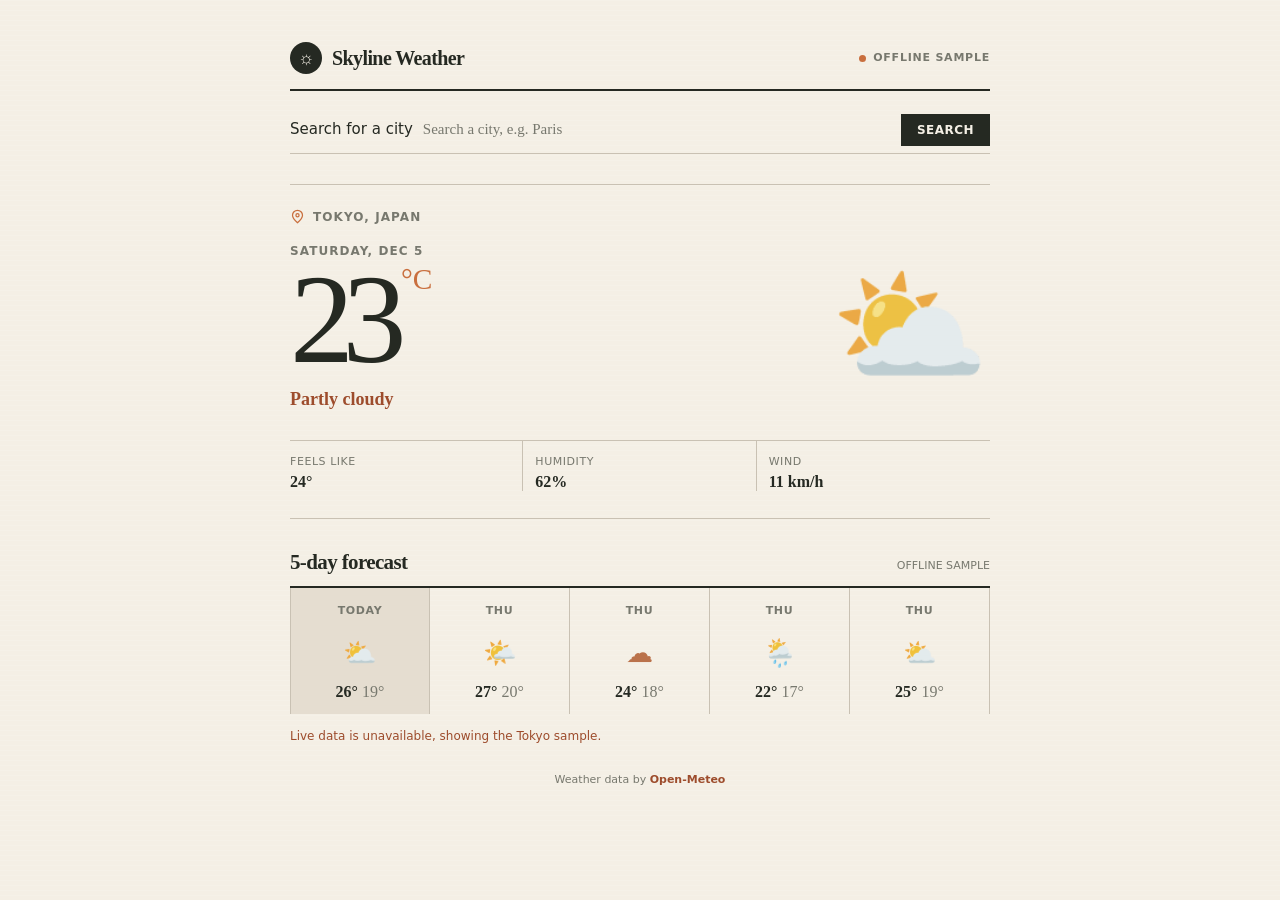
==== index.html @ 84f79aed "Create Skyline Weather app" ====
<!doctype html>
<html lang="en">
<head>
  <meta charset="UTF-8">
  <meta name="viewport" content="width=device-width, initial-scale=1.0">
  <meta name="description" content="A polished weather forecast for any city.">
  <link rel="icon" href="data:image/svg+xml,%3Csvg xmlns='http://www.w3.org/2000/svg' viewBox='0 0 100 100'%3E%3Ctext y='.9em' font-size='90'%3E☼%3C/text%3E%3C/svg%3E">
  <title>Skyline Weather</title>
  <link rel="stylesheet" href="css/styles.css">
</head>
<body>
  <main class="app">
    <header class="topbar">
      <div class="brand"><span class="brand-mark">☼</span><span>Skyline Weather</span></div>
      <div class="status"><span class="status-dot" id="statusDot"></span><span id="statusText">Live forecast</span></div>
    </header>

    <form class="search" id="searchForm" role="search">
      <label class="sr-only" for="cityInput">Search for a city</label>
      <input id="cityInput" type="search" autocomplete="off" placeholder="Search a city, e.g. Paris" aria-label="Search for a city">
      <button type="submit">Search</button>
    </form>

    <section class="hero" aria-labelledby="cityName">
      <div class="location">
        <svg viewBox="0 0 24 24" fill="none" stroke="currentColor" stroke-width="2"><path d="M20 10c0 5-8 12-8 12S4 15 4 10a8 8 0 1 1 16 0Z"/><circle cx="12" cy="10" r="2.5"/></svg>
        <span id="locationText">Tokyo, Japan</span>
      </div>
      <div class="hero-main">
        <div>
          <p class="eyebrow" id="dateText">Today</p>
          <p class="temperature" id="temperature">--<sup>°C</sup></p>
          <p class="condition" id="condition">Loading forecast…</p>
        </div>
        <div class="weather-icon" id="weatherIcon" aria-hidden="true">☁️</div>
      </div>
      <div class="details">
        <div class="detail"><span class="detail-label">Feels like</span><span class="detail-value" id="feelsLike">--°</span></div>
        <div class="detail"><span class="detail-label">Humidity</span><span class="detail-value" id="humidity">--%</span></div>
        <div class="detail"><span class="detail-label">Wind</span><span class="detail-value" id="wind">-- km/h</span></div>
      </div>
    </section>

    <section class="forecast-panel" aria-labelledby="forecastTitle">
      <div class="section-heading"><h2 id="forecastTitle">5-day forecast</h2><span class="updated" id="updated">Fetching data</span></div>
      <div class="forecast" id="forecast"></div>
      <p class="message" id="message" role="status"></p>
    </section>
    <p class="footer">Weather data by <a href="https://open-meteo.com/" target="_blank" rel="noreferrer">Open-Meteo</a></p>
  </main>

  <script src="js/app.js"></script>
</body>
</html>
---- css/styles.css ----
:root {
  color-scheme: light;
  --paper: #f4efe5;
  --paper-deep: #ebe3d4;
  --ink: #252922;
  --muted: #77786e;
  --rule: #c9c1b3;
  --accent: #c96f3e;
  --accent-deep: #9d4c2c;
  --wash: #e5ddd0;
  --shadow: 0 18px 42px rgba(75, 63, 43, .10);
  --serif: Georgia, "Times New Roman", serif;
  --sans: Inter, ui-sans-serif, system-ui, -apple-system, BlinkMacSystemFont, "Segoe UI", sans-serif;
}

@media (prefers-color-scheme: dark) {
  :root {
    color-scheme: dark;
    --paper: #24241f;
    --paper-deep: #302f28;
    --ink: #f2ecdf;
    --muted: #b4aea0;
    --rule: #59564b;
    --accent: #e38b59;
    --accent-deep: #f0a070;
    --wash: #39372f;
    --shadow: 0 18px 42px rgba(0, 0, 0, .16);
  }
}

* { box-sizing: border-box; }

body {
  margin: 0;
  min-height: 100vh;
  color: var(--ink);
  background:
    linear-gradient(rgba(255, 255, 255, .10) 1px, transparent 1px),
    var(--paper);
  background-size: 100% 5px;
  font: 15px/1.5 var(--sans);
}

.app {
  width: min(100% - 32px, 700px);
  margin: 0 auto;
  padding: 42px 0 54px;
}

.topbar {
  display: flex;
  justify-content: space-between;
  align-items: center;
  padding-bottom: 15px;
  border-bottom: 2px solid var(--ink);
}

.brand {
  display: flex;
  gap: 10px;
  align-items: center;
  font: 700 20px/1 var(--serif);
  letter-spacing: -.03em;
}

.brand-mark {
  display: grid;
  place-items: center;
  width: 32px;
  height: 32px;
  border-radius: 50%;
  color: var(--paper);
  background: var(--ink);
  font-size: 18px;
}

.status {
  display: flex;
  gap: 7px;
  align-items: center;
  color: var(--muted);
  font-size: 11px;
  font-weight: 700;
  letter-spacing: .07em;
  text-transform: uppercase;
}

.status-dot {
  width: 7px;
  height: 7px;
  border-radius: 50%;
  background: #4f8b63;
}

.status-dot.offline { background: var(--accent); }

.search {
  display: flex;
  gap: 10px;
  align-items: center;
  margin: 22px 0 30px;
  padding-bottom: 7px;
  border-bottom: 1px solid var(--rule);
}

.search input {
  min-width: 0;
  flex: 1;
  border: 0;
  outline: 0;
  padding: 8px 0;
  color: var(--ink);
  background: transparent;
  font: 15px var(--serif);
}

.search input::placeholder { color: var(--muted); }

button {
  border: 1px solid var(--ink);
  border-radius: 0;
  padding: 8px 15px;
  cursor: pointer;
  color: var(--paper);
  background: var(--ink);
  font: 700 12px var(--sans);
  letter-spacing: .04em;
  text-transform: uppercase;
  transition: background .18s ease, color .18s ease;
}

button:hover {
  color: var(--ink);
  background: transparent;
}

button:focus-visible,
input:focus-visible {
  outline: 2px solid var(--accent);
  outline-offset: 3px;
}

.hero {
  position: relative;
  padding: 24px 0 27px;
  border-top: 1px solid var(--rule);
  border-bottom: 1px solid var(--rule);
}

.location {
  display: flex;
  gap: 8px;
  align-items: center;
  color: var(--muted);
  font: 700 12px var(--sans);
  letter-spacing: .09em;
  text-transform: uppercase;
}

.location svg { width: 15px; color: var(--accent); }

.hero-main {
  display: flex;
  justify-content: space-between;
  gap: 20px;
  align-items: center;
  margin-top: 20px;
}

.eyebrow {
  margin: 0;
  color: var(--muted);
  font: 700 12px var(--sans);
  letter-spacing: .09em;
  text-transform: uppercase;
}

.temperature {
  margin: 9px 0 0;
  font: 400 clamp(5rem, 19vw, 8rem)/.82 var(--serif);
  letter-spacing: -.09em;
}

.temperature sup {
  margin-left: 6px;
  color: var(--accent);
  font-size: .23em;
  letter-spacing: 0;
  vertical-align: top;
}

.condition {
  margin: 17px 0 0;
  color: var(--accent-deep);
  font: 700 18px var(--serif);
}

.weather-icon {
  color: var(--accent);
  font-size: clamp(5rem, 19vw, 8rem);
  line-height: 1;
  filter: grayscale(.25);
}

.details {
  display: grid;
  grid-template-columns: repeat(3, 1fr);
  gap: 0;
  margin-top: 30px;
  border-top: 1px solid var(--rule);
}

.detail {
  padding: 13px 12px 0;
  border-right: 1px solid var(--rule);
}

.detail:first-child { padding-left: 0; }
.detail:last-child { border-right: 0; }

.detail-label {
  display: block;
  color: var(--muted);
  font-size: 11px;
  letter-spacing: .05em;
  text-transform: uppercase;
}

.detail-value {
  display: block;
  margin-top: 3px;
  font: 700 16px var(--serif);
}

.forecast-panel {
  margin-top: 28px;
  padding-top: 3px;
}

.section-heading {
  display: flex;
  justify-content: space-between;
  align-items: baseline;
  padding-bottom: 11px;
  border-bottom: 2px solid var(--ink);
}

h2 {
  margin: 0;
  font: 700 21px var(--serif);
  letter-spacing: -.03em;
}

.updated {
  color: var(--muted);
  font-size: 11px;
  text-transform: uppercase;
}

.forecast {
  display: grid;
  grid-template-columns: repeat(5, 1fr);
  gap: 0;
}

.day {
  min-width: 0;
  padding: 15px 7px 13px;
  border-right: 1px solid var(--rule);
  text-align: center;
}

.day:first-child {
  border-left: 1px solid var(--rule);
  background: var(--wash);
}

.day-name {
  color: var(--muted);
  font-size: 11px;
  font-weight: 750;
  letter-spacing: .06em;
  text-transform: uppercase;
}

.day-icon {
  margin: 13px 0 10px;
  color: var(--accent);
  font-size: 27px;
  filter: grayscale(.2);
}

.day-temp {
  font: 700 16px var(--serif);
}

.day-low {
  margin-left: 4px;
  color: var(--muted);
  font-weight: 400;
}

.message {
  min-height: 20px;
  margin: 13px 0 0;
  color: var(--muted);
  font-size: 12px;
}

.message.error { color: var(--accent-deep); }

.footer {
  margin-top: 25px;
  text-align: center;
  color: var(--muted);
  font-size: 11px;
}

.footer a {
  color: var(--accent-deep);
  text-decoration: none;
  font-weight: 750;
}

@media (max-width: 520px) {
  .app { width: min(100% - 24px, 700px); padding-top: 22px; }
  .topbar { align-items: flex-start; }
  .brand { font-size: 18px; }
  .status { margin-top: 5px; }
  .hero-main { align-items: flex-start; }
  .weather-icon { margin-top: 7px; }
  .details { gap: 0; }
  .detail { padding-right: 7px; padding-left: 7px; }
  .detail:first-child { padding-left: 0; }
  .forecast { overflow-x: auto; }
  .day { min-width: 68px; }
}
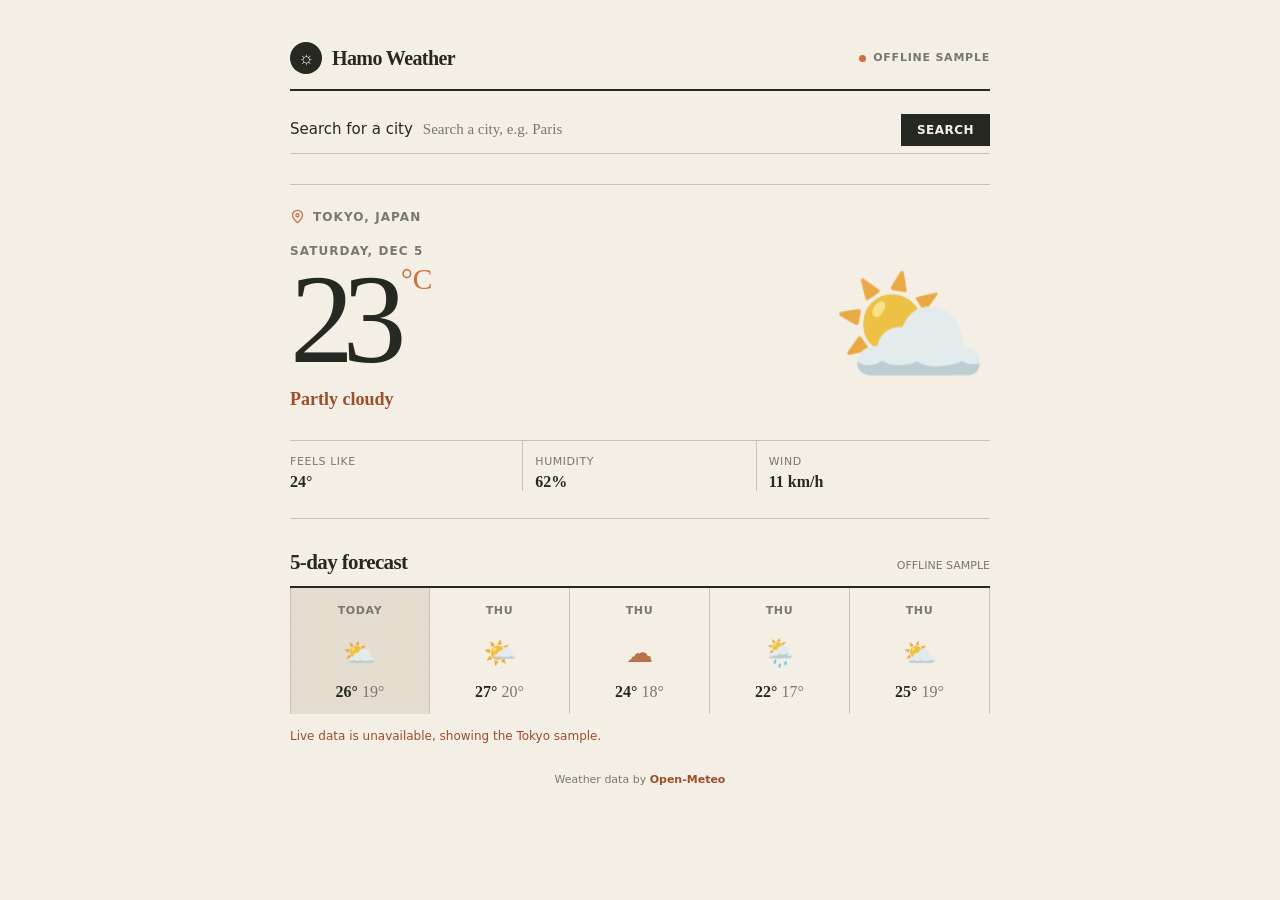
==== commit d03ba4b6: "Rename app to Hamo Weather" ====
--- a/index.html
+++ b/index.html
@@ -5,13 +5,13 @@
   <meta name="viewport" content="width=device-width, initial-scale=1.0">
   <meta name="description" content="A polished weather forecast for any city.">
   <link rel="icon" href="data:image/svg+xml,%3Csvg xmlns='http://www.w3.org/2000/svg' viewBox='0 0 100 100'%3E%3Ctext y='.9em' font-size='90'%3E☼%3C/text%3E%3C/svg%3E">
-  <title>Skyline Weather</title>
+  <title>Hamo Weather</title>
   <link rel="stylesheet" href="css/styles.css">
 </head>
 <body>
   <main class="app">
     <header class="topbar">
-      <div class="brand"><span class="brand-mark">☼</span><span>Skyline Weather</span></div>
+      <div class="brand"><span class="brand-mark">☼</span><span>Hamo Weather</span></div>
       <div class="status"><span class="status-dot" id="statusDot"></span><span id="statusText">Live forecast</span></div>
     </header>
 
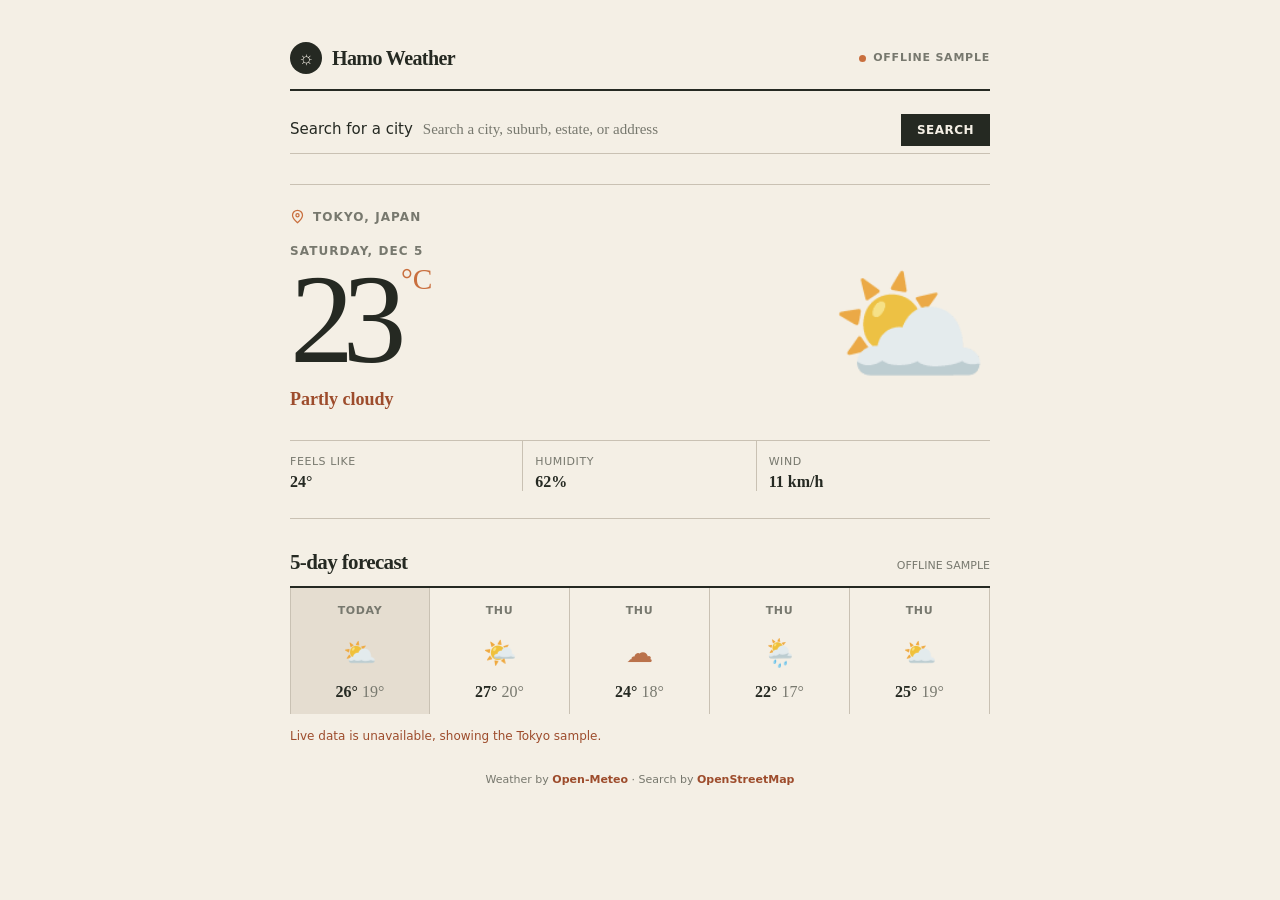
==== commit 9f123882: "Support exact estate and address searches" ====
--- a/index.html
+++ b/index.html
@@ -17,7 +17,7 @@
 
     <form class="search" id="searchForm" role="search">
       <label class="sr-only" for="cityInput">Search for a city</label>
-      <input id="cityInput" type="search" autocomplete="off" placeholder="Search a city, e.g. Paris" aria-label="Search for a city">
+      <input id="cityInput" type="search" autocomplete="off" placeholder="Search a city, suburb, estate, or address" aria-label="Search for a location">
       <button type="submit">Search</button>
     </form>
 
@@ -46,7 +46,7 @@
       <div class="forecast" id="forecast"></div>
       <p class="message" id="message" role="status"></p>
     </section>
-    <p class="footer">Weather data by <a href="https://open-meteo.com/" target="_blank" rel="noreferrer">Open-Meteo</a></p>
+    <p class="footer">Weather by <a href="https://open-meteo.com/" target="_blank" rel="noreferrer">Open-Meteo</a> · Search by <a href="https://www.openstreetmap.org/" target="_blank" rel="noreferrer">OpenStreetMap</a></p>
   </main>
 
   <script src="js/app.js"></script>
--- a/css/styles.css
+++ b/css/styles.css
@@ -34,10 +34,7 @@
   margin: 0;
   min-height: 100vh;
   color: var(--ink);
-  background:
-    linear-gradient(rgba(255, 255, 255, .10) 1px, transparent 1px),
-    var(--paper);
-  background-size: 100% 5px;
+  background: var(--paper);
   font: 15px/1.5 var(--sans);
 }
 
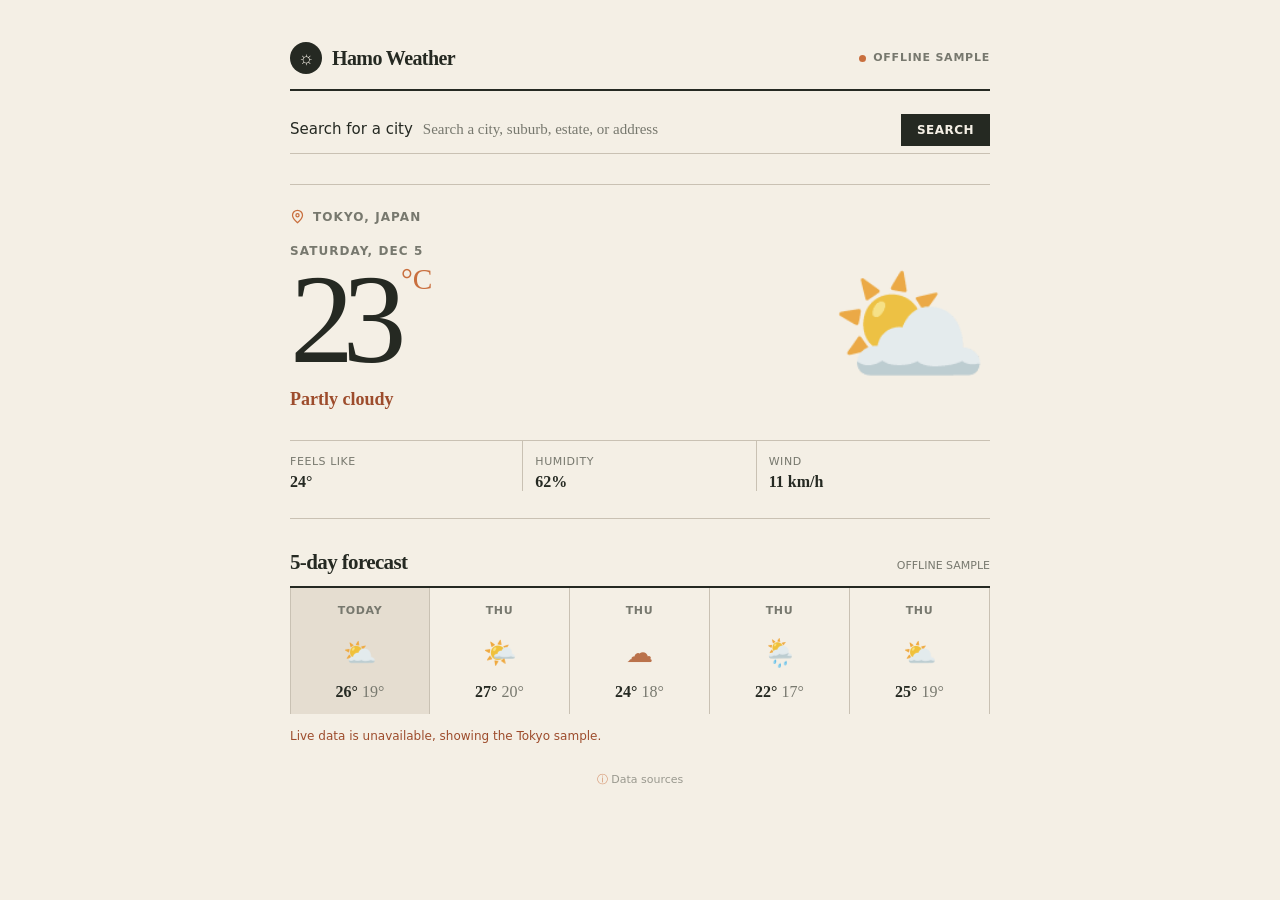
==== commit 95df8002: "Collapse data source attribution" ====
--- a/index.html
+++ b/index.html
@@ -46,7 +46,10 @@
       <div class="forecast" id="forecast"></div>
       <p class="message" id="message" role="status"></p>
     </section>
-    <p class="footer">Weather by <a href="https://open-meteo.com/" target="_blank" rel="noreferrer">Open-Meteo</a> · Search by <a href="https://www.openstreetmap.org/" target="_blank" rel="noreferrer">OpenStreetMap</a></p>
+    <details class="footer">
+      <summary>Data sources</summary>
+      <span>Weather by <a href="https://open-meteo.com/" target="_blank" rel="noreferrer">Open-Meteo</a> · Search by <a href="https://www.openstreetmap.org/" target="_blank" rel="noreferrer">OpenStreetMap</a></span>
+    </details>
   </main>
 
   <script src="js/app.js"></script>
--- a/css/styles.css
+++ b/css/styles.css
@@ -307,12 +307,24 @@
 .message.error { color: var(--accent-deep); }
 
 .footer {
+  width: fit-content;
   margin-top: 25px;
+  margin-right: auto;
+  margin-left: auto;
   text-align: center;
   color: var(--muted);
   font-size: 11px;
 }
 
+.footer summary {
+  cursor: pointer;
+  list-style: none;
+  opacity: .72;
+}
+
+.footer summary::-webkit-details-marker { display: none; }
+.footer summary::before { content: "ⓘ "; color: var(--accent); }
+.footer span { display: block; margin-top: 5px; }
 .footer a {
   color: var(--accent-deep);
   text-decoration: none;
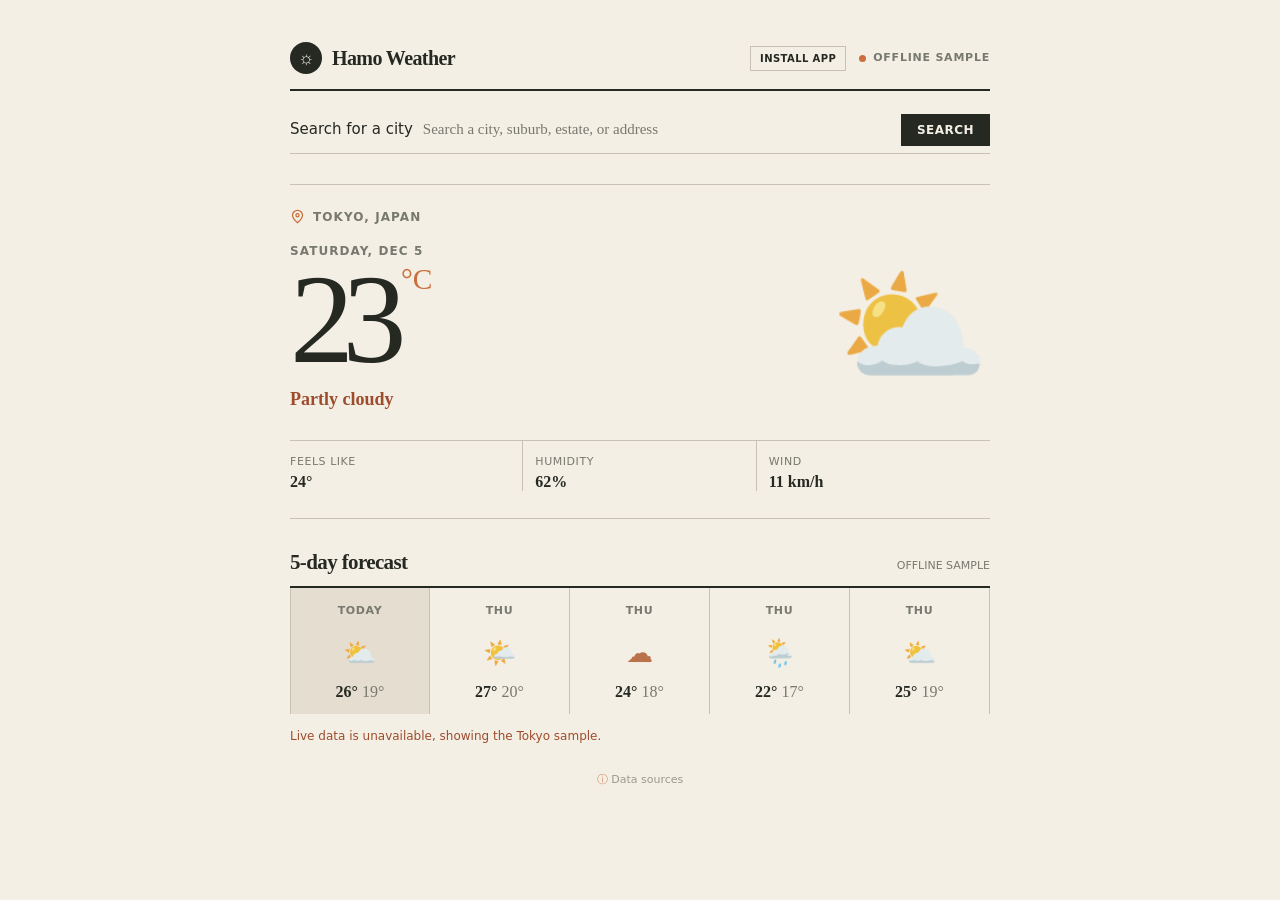
==== commit 9e491045: "Make Hamo Weather installable" ====
--- a/index.html
+++ b/index.html
@@ -4,7 +4,9 @@
   <meta charset="UTF-8">
   <meta name="viewport" content="width=device-width, initial-scale=1.0">
   <meta name="description" content="A polished weather forecast for any city.">
+  <meta name="theme-color" content="#252922">
   <link rel="icon" href="data:image/svg+xml,%3Csvg xmlns='http://www.w3.org/2000/svg' viewBox='0 0 100 100'%3E%3Ctext y='.9em' font-size='90'%3E☼%3C/text%3E%3C/svg%3E">
+  <link rel="manifest" href="manifest.webmanifest">
   <title>Hamo Weather</title>
   <link rel="stylesheet" href="css/styles.css">
 </head>
@@ -12,7 +14,10 @@
   <main class="app">
     <header class="topbar">
       <div class="brand"><span class="brand-mark">☼</span><span>Hamo Weather</span></div>
-      <div class="status"><span class="status-dot" id="statusDot"></span><span id="statusText">Live forecast</span></div>
+      <div class="top-actions">
+        <button class="install-button" id="installButton" type="button" hidden>Install app</button>
+        <div class="status"><span class="status-dot" id="statusDot"></span><span id="statusText">Live forecast</span></div>
+      </div>
     </header>
 
     <form class="search" id="searchForm" role="search">
--- a/css/styles.css
+++ b/css/styles.css
@@ -52,6 +52,10 @@
   border-bottom: 2px solid var(--ink);
 }
 
+.top-actions { display: flex; gap: 13px; align-items: center; }
+.install-button { display: inline-block; padding: 6px 9px; color: var(--ink); border: 1px solid var(--rule); background: transparent; font-size: 10px; }
+.install-button:hover { color: var(--paper); border-color: var(--ink); background: var(--ink); transform: none; }
+
 .brand {
   display: flex;
   gap: 10px;
@@ -335,7 +339,8 @@
   .app { width: min(100% - 24px, 700px); padding-top: 22px; }
   .topbar { align-items: flex-start; }
   .brand { font-size: 18px; }
-  .status { margin-top: 5px; }
+  .top-actions { gap: 8px; flex-direction: column-reverse; align-items: flex-end; }
+  .status { margin-top: 0; }
   .hero-main { align-items: flex-start; }
   .weather-icon { margin-top: 7px; }
   .details { gap: 0; }
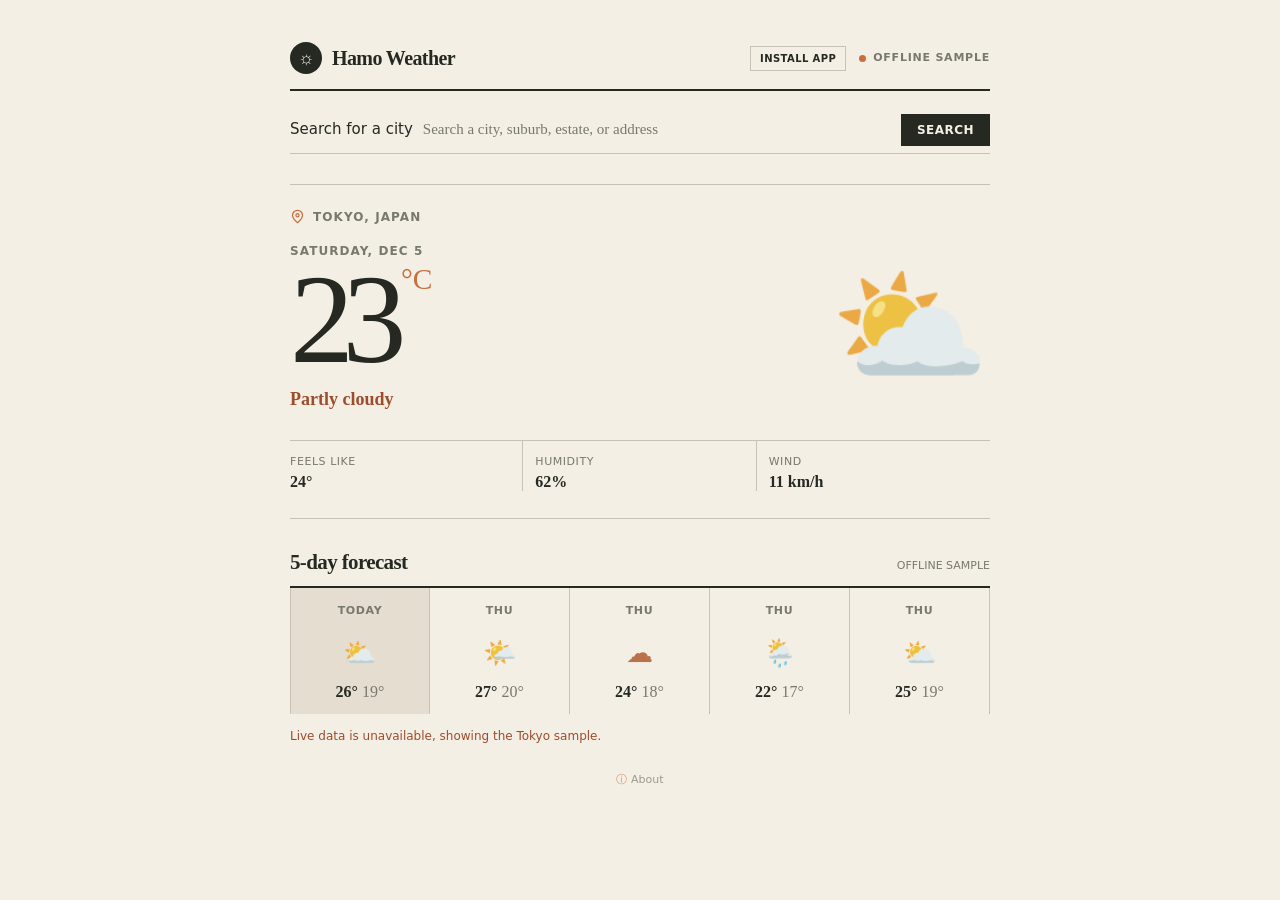
==== commit 247f08f0: "Add the project repository link to the About section in the weather app footer" ====
--- a/index.html
+++ b/index.html
@@ -52,7 +52,8 @@
       <p class="message" id="message" role="status"></p>
     </section>
     <details class="footer">
-      <summary>Data sources</summary>
+      <summary>About</summary>
+      <span><a href="https://github.com/Hamidooh/weather-app" target="_blank" rel="noreferrer">Project repository</a></span>
       <span>Weather by <a href="https://open-meteo.com/" target="_blank" rel="noreferrer">Open-Meteo</a> · Search by <a href="https://www.openstreetmap.org/" target="_blank" rel="noreferrer">OpenStreetMap</a></span>
     </details>
   </main>
